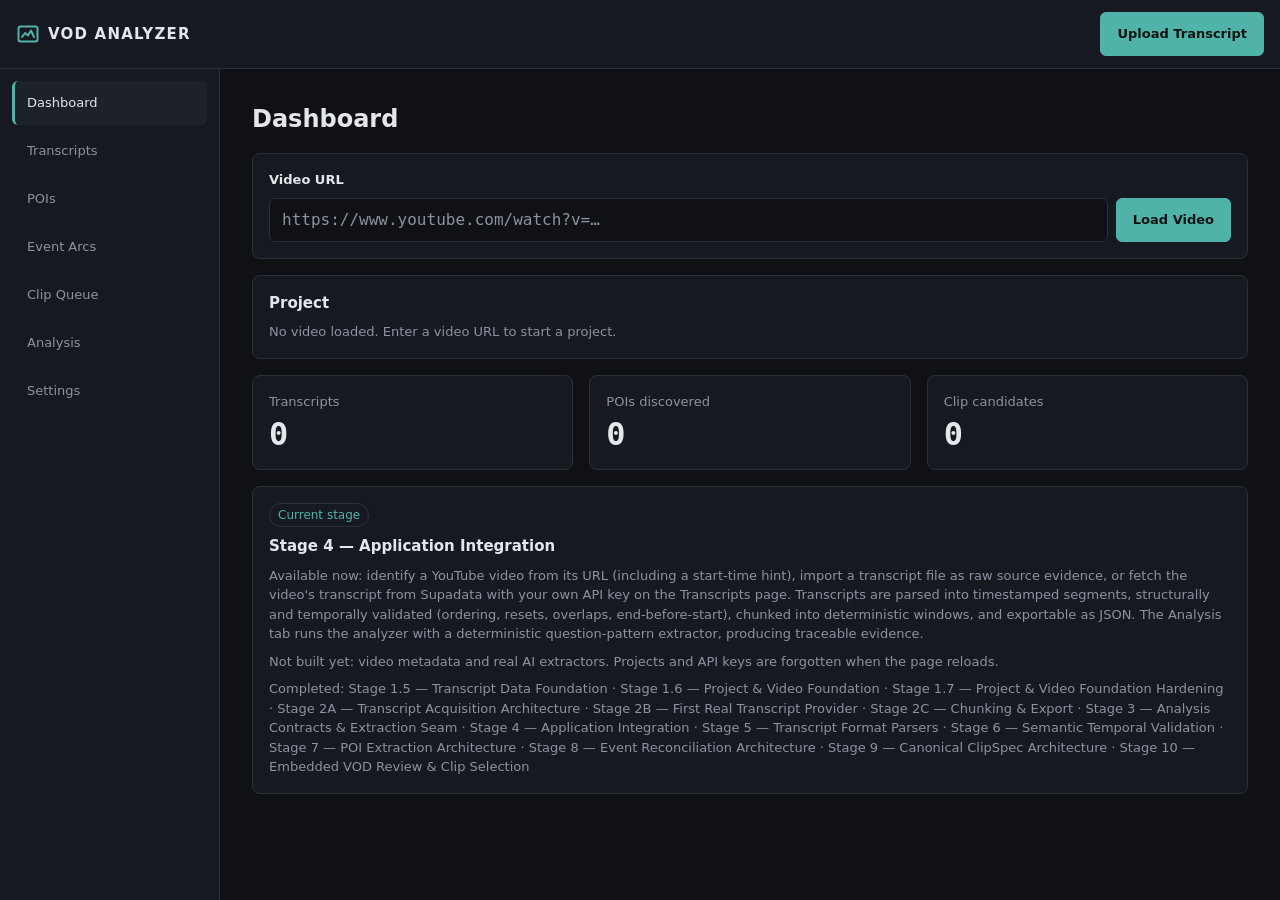
==== index.html @ 144473dd "feat: add embedded VOD review and clip candidate selection (Stage 10)" ====
<!DOCTYPE html>
<html lang="en">
<head>
    <meta charset="utf-8">
    <meta name="viewport" content="width=device-width, initial-scale=1">
    <meta name="color-scheme" content="dark">
    <!-- Security (Stage 2B; Stage 10): the only allowed external
         connections are the transcript provider API and the
         privacy-enhanced YouTube embed used by the Clip Queue
         player. No third-party scripts, styles, or other frames. -->
    <meta http-equiv="Content-Security-Policy"
          content="default-src 'none'; script-src 'self'; style-src 'self'; img-src 'self' data:; connect-src 'self' https://api.supadata.ai; frame-src https://www.youtube-nocookie.com; base-uri 'none'; form-action 'none'">
    <meta name="referrer" content="no-referrer">
    <title>VOD Analyzer</title>

    <!-- Styles: base tokens, page layout, reusable components -->
    <link rel="stylesheet" href="./css/base.css">
    <link rel="stylesheet" href="./css/layout.css">
    <link rel="stylesheet" href="./css/components.css">
</head>
<body>
    <div class="app-shell">

        <!-- Top bar: brand + upload control -->
        <header class="app-header">
            <div class="brand">
                <svg class="brand-mark" viewBox="0 0 24 24" width="24" height="24" fill="none"
                     stroke="currentColor" stroke-width="2" stroke-linecap="round"
                     stroke-linejoin="round" aria-label="VOD Analyzer logo" role="img">
                    <rect x="2.5" y="4.5" width="19" height="15" rx="2"></rect>
                    <path d="M6 15l3-4 3 2.5 3-5 3 6.5"></path>
                </svg>
                <span class="brand-name">VOD ANALYZER</span>
            </div>

            <button id="upload-button" class="button button-primary" type="button">
                Upload Transcript
            </button>

            <!-- Hidden file input, opened by the Upload button (see js/app.js).
                 Its "accept" list is set from js/transcript/formats.js. -->
            <input id="transcript-file-input" class="visually-hidden" type="file"
                   tabindex="-1" aria-hidden="true">
        </header>

        <!-- Sidebar navigation mount point (rendered by js/ui/sidebar.js) -->
        <nav id="sidebar-mount" class="app-sidebar" aria-label="Sections"></nav>

        <!-- Main content area -->
        <main class="app-main">
            <!-- Load check: removed by js/app.js once modules run.
                 If you can read this, css/ or js/ did not load. -->
            <div id="load-check" class="load-check" role="alert">
                <p><strong>App files did not load.</strong></p>
                <p>The css/ and js/ folders must sit next to index.html,
                   and the page must be opened through a local server
                   (http://...), not as a single file (file:// or content://).</p>
            </div>

            <h1 id="page-title" class="page-title">Dashboard</h1>
            <section id="content-mount" class="content" aria-live="polite"></section>
        </main>

    </div>

    <script type="module" src="./js/app.js"></script>
</body>
</html>
---- css/base.css ----
/* ==========================================================
   base.css
   Design tokens (CSS variables), reset, and base typography.
   Change colors/spacing here — other stylesheets only
   reference these variables.
   ========================================================== */

:root {
    /* Surfaces */
    --bg: #0f1115;
    --panel: #161a20;
    --panel-2: #1d222a;
    --border: #2a303a;

    /* Text */
    --text: #e3e6eb;
    --muted: #8b93a1;

    /* Signals */
    --accent: #4fb3a9;
    --accent-strong: #6cc9bf;
    --accent-contrast: #0b1413;
    --danger: #e0665c;

    /* Shape & spacing */
    --radius: 8px;
    --radius-sm: 6px;
    --space-1: 4px;
    --space-2: 8px;
    --space-3: 12px;
    --space-4: 16px;
    --space-5: 24px;
    --space-6: 32px;

    /* Type */
    --font-sans: system-ui, -apple-system, "Segoe UI", Roboto, "Helvetica Neue", Arial, sans-serif;
    --font-mono: ui-monospace, "SFMono-Regular", Menlo, Consolas, "Roboto Mono", monospace;
    --text-sm: 0.8125rem;
    --text-base: 0.9375rem;
    --text-lg: 1.125rem;
    --text-xl: 1.5rem;
    --text-stat: 2rem;

    /* Controls */
    --touch-target: 44px;
    --focus-ring: 0 0 0 2px var(--bg), 0 0 0 4px var(--accent);
    --transition: 150ms ease;
}

*,
*::before,
*::after {
    box-sizing: border-box;
}

html {
    -webkit-text-size-adjust: 100%;
}

body {
    margin: 0;
    min-height: 100vh;
    background: var(--bg);
    color: var(--text);
    font-family: var(--font-sans);
    font-size: var(--text-base);
    line-height: 1.5;
    overflow-x: hidden;
}

h1, h2, h3, p {
    margin: 0;
}

button,
input {
    font: inherit;
    color: inherit;
}

button {
    cursor: pointer;
}

:focus-visible {
    outline: none;
    box-shadow: var(--focus-ring);
}

code,
.mono {
    font-family: var(--font-mono);
    font-size: 0.9em;
}

/* Hide visually but keep available to scripts */
.visually-hidden {
    position: absolute;
    width: 1px;
    height: 1px;
    padding: 0;
    margin: -1px;
    overflow: hidden;
    clip: rect(0 0 0 0);
    white-space: nowrap;
    border: 0;
}
---- css/layout.css ----
/* ==========================================================
   layout.css
   App shell grid: header, sidebar, main area.
   Mobile first: stacked layout. Sidebar moves to the left
   column at 768px and wider.
   ========================================================== */

.app-shell {
    display: grid;
    grid-template-columns: minmax(0, 1fr);
    grid-template-rows: auto auto 1fr;
    grid-template-areas:
        "header"
        "sidebar"
        "main";
    min-height: 100vh;
}

/* ---------- Header ---------- */

.app-header {
    grid-area: header;
    display: flex;
    align-items: center;
    justify-content: space-between;
    gap: var(--space-3);
    padding: var(--space-3) var(--space-4);
    background: var(--panel);
    border-bottom: 1px solid var(--border);
    position: sticky;
    top: 0;
    z-index: 10;
}

.brand {
    display: flex;
    align-items: center;
    gap: var(--space-2);
    min-width: 0;
}

.brand-mark {
    color: var(--accent);
    flex-shrink: 0;
}

.brand-name {
    font-weight: 700;
    letter-spacing: 0.08em;
    font-size: var(--text-base);
    white-space: nowrap;
}

/* ---------- Sidebar (mobile: horizontal scroll strip) ---------- */

.app-sidebar {
    grid-area: sidebar;
    background: var(--panel);
    border-bottom: 1px solid var(--border);
    overflow-x: auto;
    -webkit-overflow-scrolling: touch;
}

/* ---------- Main ---------- */

.app-main {
    grid-area: main;
    padding: var(--space-4);
    min-width: 0;
}

.page-title {
    font-size: var(--text-xl);
    font-weight: 600;
    margin-bottom: var(--space-4);
}

.content {
    display: grid;
    gap: var(--space-4);
    max-width: 1100px;
}

/* ---------- Desktop / tablet ---------- */

@media (min-width: 768px) {
    .app-shell {
        grid-template-columns: 220px minmax(0, 1fr);
        grid-template-rows: auto 1fr;
        grid-template-areas:
            "header header"
            "sidebar main";
    }

    .app-sidebar {
        border-bottom: none;
        border-right: 1px solid var(--border);
        overflow-x: visible;
    }

    .app-main {
        padding: var(--space-6);
    }
}
---- css/components.css ----
/* ==========================================================
   components.css
   Reusable UI pieces: buttons, nav items, cards, stats.
   ========================================================== */

/* ---------- Buttons ---------- */

.button {
    display: inline-flex;
    align-items: center;
    justify-content: center;
    min-height: var(--touch-target);
    padding: 0 var(--space-4);
    border: 1px solid var(--border);
    border-radius: var(--radius-sm);
    background: var(--panel-2);
    font-weight: 600;
    font-size: var(--text-sm);
    white-space: nowrap;
    transition: background var(--transition), border-color var(--transition);
}

.button:hover {
    border-color: var(--muted);
}

.button-primary {
    background: var(--accent);
    border-color: var(--accent);
    color: var(--accent-contrast);
}

.button-primary:hover {
    background: var(--accent-strong);
    border-color: var(--accent-strong);
}

.button-danger {
    border-color: var(--danger);
    color: var(--danger);
}

.button-danger:hover {
    background: var(--danger);
    color: var(--bg);
}

.button:disabled,
.text-input:disabled {
    opacity: 0.5;
    cursor: not-allowed;
}

/* ---------- Navigation ---------- */

.nav-list {
    display: flex;
    gap: var(--space-1);
    list-style: none;
    margin: 0;
    padding: var(--space-2);
}

.nav-link {
    display: flex;
    align-items: center;
    min-height: var(--touch-target);
    padding: 0 var(--space-3);
    border-radius: var(--radius-sm);
    color: var(--muted);
    text-decoration: none;
    font-size: var(--text-sm);
    font-weight: 500;
    white-space: nowrap;
    border-left: 3px solid transparent;
    transition: background var(--transition), color var(--transition);
}

.nav-link:hover {
    background: var(--panel-2);
    color: var(--text);
}

.nav-link.is-active {
    background: var(--panel-2);
    color: var(--text);
    border-left-color: var(--accent);
}

@media (min-width: 768px) {
    .nav-list {
        flex-direction: column;
        padding: var(--space-3);
    }
}

/* ---------- Cards ---------- */

.card {
    background: var(--panel);
    border: 1px solid var(--border);
    border-radius: var(--radius);
    padding: var(--space-4);
    min-width: 0;
}

.card-title {
    font-size: var(--text-base);
    font-weight: 600;
    margin-bottom: var(--space-2);
}

.card-body {
    color: var(--muted);
    font-size: var(--text-sm);
}

.detail-list + .card-body,
.card-body + .card-body {
    margin-top: var(--space-2);
}

/* ---------- Form fields (video URL) ---------- */

.field-label {
    display: block;
    font-weight: 600;
    font-size: var(--text-sm);
    margin-bottom: var(--space-2);
}

.field-row {
    display: flex;
    flex-wrap: wrap;
    gap: var(--space-2);
}

.text-input {
    flex: 1 1 220px;
    min-width: 0;
    min-height: var(--touch-target);
    padding: 0 var(--space-3);
    background: var(--bg);
    border: 1px solid var(--border);
    border-radius: var(--radius-sm);
    font-family: var(--font-mono);
    font-size: 1rem; /* 16px+ prevents mobile zoom-on-focus */
}

.text-input::placeholder {
    color: var(--muted);
}

.text-input:focus-visible {
    border-color: var(--accent);
}

.field-row .button {
    flex: 0 0 auto;
}

.field-message {
    margin-top: var(--space-2);
    font-size: var(--text-sm);
    color: var(--muted);
}

.field-message:empty {
    display: none;
}

.field-message.is-error {
    color: var(--danger);
}

/* Inline replace-project confirmation */
.confirm-panel {
    margin-top: var(--space-3);
    padding: var(--space-3);
    border: 1px solid var(--danger);
    border-radius: var(--radius-sm);
}

.confirm-panel .field-row {
    margin-top: var(--space-3);
}

.confirm-panel .button {
    flex: 1 1 140px;
}

/* ---------- Transcript acquisition panel (Stage 2A) ---------- */

.field-group {
    margin-top: var(--space-4);
}

.select-input {
    display: block;
    width: 100%;
    min-width: 0;
    min-height: var(--touch-target);
    padding: 0 var(--space-3);
    background: var(--bg);
    color: inherit;
    border: 1px solid var(--border);
    border-radius: var(--radius-sm);
    font: inherit;
    font-size: 1rem; /* 16px+ prevents mobile zoom-on-focus */
}

.select-input:focus-visible {
    border-color: var(--accent);
}

.select-input:disabled {
    opacity: 0.6;
    cursor: not-allowed;
}

.field-hint {
    margin-top: var(--space-2);
    font-size: var(--text-sm);
    color: var(--muted);
    overflow-wrap: anywhere;
}

.acquire-button {
    width: 100%;
    margin-top: var(--space-4);
}

.acquire-progress {
    margin-top: var(--space-3);
    font-weight: 600;
}

.acquire-alert,
.acquire-success {
    margin-top: var(--space-4);
    padding: var(--space-3);
    border: 1px solid var(--border);
    border-radius: var(--radius-sm);
    overflow-wrap: anywhere;
}

.acquire-alert {
    border-color: var(--danger);
}

.acquire-heading {
    margin-top: var(--space-2);
    font-weight: 600;
}

.acquire-actions {
    margin-top: var(--space-3);
}

.acquire-actions .button {
    flex: 1 1 100%;
}

@media (min-width: 720px) {
    .acquire-button,
    .acquire-actions .button {
        width: auto;
        flex: 0 0 auto;
    }
}

/* ---------- Stats ---------- */

.stat-grid {
    display: grid;
    grid-template-columns: repeat(auto-fit, minmax(160px, 1fr));
    gap: var(--space-4);
}

.stat-label {
    color: var(--muted);
    font-size: var(--text-sm);
}

.stat-value {
    font-family: var(--font-mono);
    font-size: var(--text-stat);
    font-weight: 600;
    font-variant-numeric: tabular-nums;
    line-height: 1.2;
    margin-top: var(--space-1);
}

/* ---------- Key/value details ---------- */

.detail-list {
    display: grid;
    grid-template-columns: auto minmax(0, 1fr);
    gap: var(--space-2) var(--space-4);
    margin: 0;
    font-size: var(--text-sm);
}

.detail-list dt {
    color: var(--muted);
}

.detail-list dd {
    margin: 0;
    font-family: var(--font-mono);
    overflow-wrap: anywhere;
}

/* ---------- Raw transcript preview ---------- */

.raw-preview {
    margin: var(--space-3) 0 0;
    padding: var(--space-3);
    max-height: 360px;
    overflow: auto;
    background: var(--bg);
    border: 1px solid var(--border);
    border-radius: var(--radius-sm);
    font-family: var(--font-mono);
    font-size: var(--text-sm);
    line-height: 1.5;
    white-space: pre-wrap;
    overflow-wrap: anywhere;
}

/* ---------- Status tag ---------- */

.tag {
    display: inline-block;
    padding: 2px var(--space-2);
    border: 1px solid var(--border);
    border-radius: 999px;
    font-size: 0.75rem;
    color: var(--accent);
    margin-bottom: var(--space-2);
}

.tag-danger {
    color: var(--danger);
}

.tag-muted {
    color: var(--muted);
}

/* ---------- Provider credential (Stage 2B) ---------- */

.credential-field .text-input {
    flex: 1 1 12rem;
    min-width: 0;
}

.credential-status {
    font-size: var(--text-sm);
    color: var(--text);
    margin: 0 0 var(--space-2);
}

.field-error {
    color: var(--danger);
}

.acquire-notice {
    margin-top: var(--space-2);
}

/* ---------- Parsed segment preview (Stage 2B) ---------- */

.segment-list {
    list-style: none;
    margin: 0;
    padding: 0;
    display: grid;
    gap: var(--space-2);
}

.segment-item {
    display: grid;
    grid-template-columns: 5.5rem 1fr;
    gap: var(--space-2);
    font-size: var(--text-sm);
    overflow-wrap: anywhere;
}

.segment-time {
    font-variant-numeric: tabular-nums;
    color: var(--muted);
}

/* ---------- Load check (visible only if app.js fails) ---------- */

.load-check {
    border: 1px solid var(--danger);
    border-radius: var(--radius);
    padding: var(--space-4);
    margin-bottom: var(--space-4);
    color: var(--text);
    font-size: var(--text-sm);
}

/* ---------- Stage 10: embedded VOD player + clip review ---------- */

.player-mount {
    width: 100%;
}

.player-frame {
    width: 100%;
    aspect-ratio: 16 / 9;
    border: 0;
    display: block;
    border-radius: var(--radius-sm);
    background: #000;
}

.card.is-current {
    outline: 2px solid var(--accent);
}

.candidate-controls {
    display: flex;
    flex-wrap: wrap;
    gap: var(--space-2);
    margin-top: var(--space-3);
}
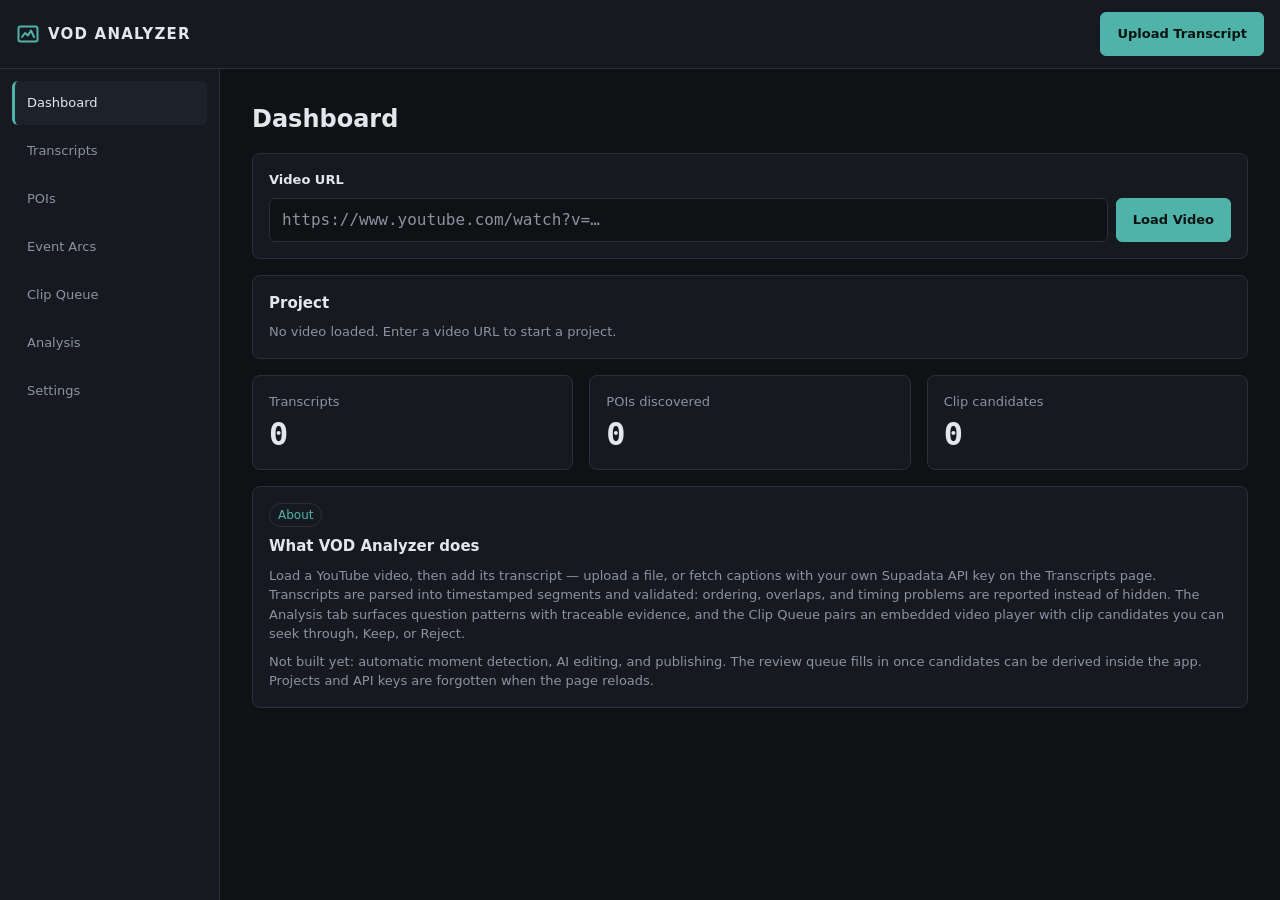
==== commit e877139f: "refine: user-facing dashboard copy and mobile navigation UX - Dashboard 'Clip candidates' stat now r" ====
--- a/index.html
+++ b/index.html
@@ -21,30 +21,34 @@
 <body>
     <div class="app-shell">
 
-        <!-- Top bar: brand + upload control -->
-        <header class="app-header">
-            <div class="brand">
-                <svg class="brand-mark" viewBox="0 0 24 24" width="24" height="24" fill="none"
-                     stroke="currentColor" stroke-width="2" stroke-linecap="round"
-                     stroke-linejoin="round" aria-label="VOD Analyzer logo" role="img">
-                    <rect x="2.5" y="4.5" width="19" height="15" rx="2"></rect>
-                    <path d="M6 15l3-4 3 2.5 3-5 3 6.5"></path>
-                </svg>
-                <span class="brand-name">VOD ANALYZER</span>
-            </div>
+        <!-- Sticky top cluster on mobile (header + nav strip); the
+             wrapper dissolves on desktop via display: contents. -->
+        <div class="app-top">
+            <!-- Top bar: brand + upload control -->
+            <header class="app-header">
+                <div class="brand">
+                    <svg class="brand-mark" viewBox="0 0 24 24" width="24" height="24" fill="none"
+                         stroke="currentColor" stroke-width="2" stroke-linecap="round"
+                         stroke-linejoin="round" aria-label="VOD Analyzer logo" role="img">
+                        <rect x="2.5" y="4.5" width="19" height="15" rx="2"></rect>
+                        <path d="M6 15l3-4 3 2.5 3-5 3 6.5"></path>
+                    </svg>
+                    <span class="brand-name">VOD ANALYZER</span>
+                </div>
 
-            <button id="upload-button" class="button button-primary" type="button">
-                Upload Transcript
-            </button>
+                <button id="upload-button" class="button button-primary" type="button">
+                    Upload Transcript
+                </button>
 
-            <!-- Hidden file input, opened by the Upload button (see js/app.js).
-                 Its "accept" list is set from js/transcript/formats.js. -->
-            <input id="transcript-file-input" class="visually-hidden" type="file"
-                   tabindex="-1" aria-hidden="true">
-        </header>
+                <!-- Hidden file input, opened by the Upload button (see js/app.js).
+                     Its "accept" list is set from js/transcript/formats.js. -->
+                <input id="transcript-file-input" class="visually-hidden" type="file"
+                       tabindex="-1" aria-hidden="true">
+            </header>
 
-        <!-- Sidebar navigation mount point (rendered by js/ui/sidebar.js) -->
-        <nav id="sidebar-mount" class="app-sidebar" aria-label="Sections"></nav>
+            <!-- Sidebar navigation mount point (rendered by js/ui/sidebar.js) -->
+            <nav id="sidebar-mount" class="app-sidebar" aria-label="Sections"></nav>
+        </div>
 
         <!-- Main content area -->
         <main class="app-main">
--- a/css/layout.css
+++ b/css/layout.css
@@ -8,12 +8,22 @@
 .app-shell {
     display: grid;
     grid-template-columns: minmax(0, 1fr);
-    grid-template-rows: auto auto 1fr;
+    grid-template-rows: auto 1fr;
     grid-template-areas:
-        "header"
-        "sidebar"
+        "top"
         "main";
     min-height: 100vh;
+}
+
+/* Sticky top cluster on mobile: header + nav strip stay visible
+   while the page scrolls. Dissolves on desktop (display: contents)
+   so header/sidebar join the desktop grid directly. */
+.app-top {
+    grid-area: top;
+    position: sticky;
+    top: 0;
+    z-index: 10;
+    background: var(--panel);
 }
 
 /* ---------- Header ---------- */
@@ -59,6 +69,9 @@
     border-bottom: 1px solid var(--border);
     overflow-x: auto;
     -webkit-overflow-scrolling: touch;
+    /* Fade the strip's trailing edge so the sideways scroll is discoverable. */
+    -webkit-mask-image: linear-gradient(to right, #000 88%, transparent 100%);
+    mask-image: linear-gradient(to right, #000 88%, transparent 100%);
 }
 
 /* ---------- Main ---------- */
@@ -92,10 +105,18 @@
             "sidebar main";
     }
 
+    /* The mobile sticky wrapper dissolves: header and sidebar join
+       the desktop grid as direct children. */
+    .app-top {
+        display: contents;
+    }
+
     .app-sidebar {
         border-bottom: none;
         border-right: 1px solid var(--border);
         overflow-x: visible;
+        -webkit-mask-image: none;
+        mask-image: none;
     }
 
     .app-main {
--- a/css/components.css
+++ b/css/components.css
@@ -72,7 +72,8 @@
     font-size: var(--text-sm);
     font-weight: 500;
     white-space: nowrap;
-    border-left: 3px solid transparent;
+    /* Mobile strip: the active marker sits on the bottom edge. */
+    border-bottom: 3px solid transparent;
     transition: background var(--transition), color var(--transition);
 }
 
@@ -84,13 +85,24 @@
 .nav-link.is-active {
     background: var(--panel-2);
     color: var(--text);
-    border-left-color: var(--accent);
+    border-bottom-color: var(--accent);
 }
 
 @media (min-width: 768px) {
     .nav-list {
         flex-direction: column;
         padding: var(--space-3);
+    }
+
+    .nav-link {
+        border-bottom: none;
+        border-left: 3px solid transparent;
+    }
+
+    /* Desktop sidebar: the active marker sits on the left edge. */
+    .nav-link.is-active {
+        border-bottom-color: transparent;
+        border-left-color: var(--accent);
     }
 }
 
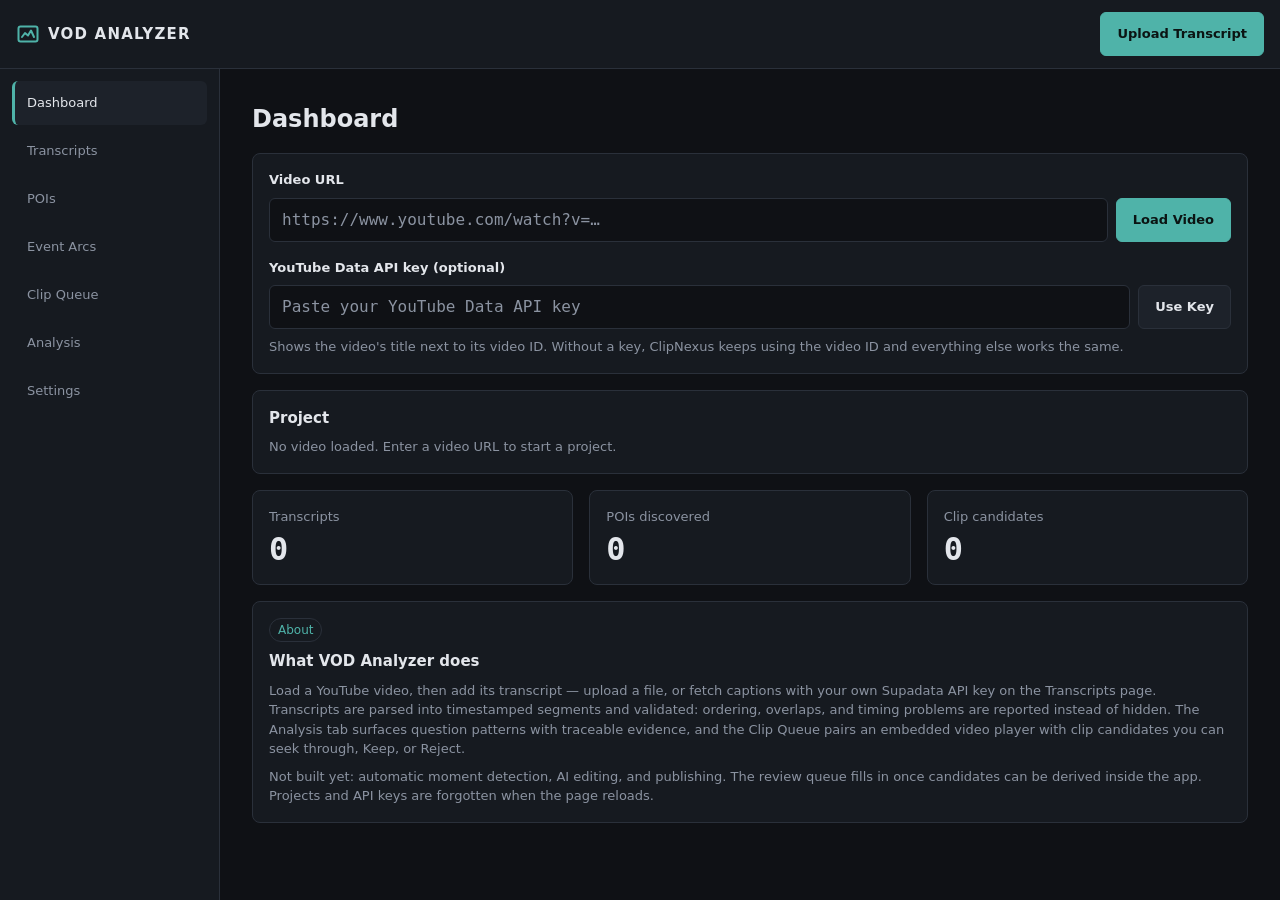
==== commit 74dafcb1: "feat: fetch video titles via the YouTube Data API Adds an optional user-supplied YouTube Data API ke" ====
--- a/index.html
+++ b/index.html
@@ -9,7 +9,7 @@
          privacy-enhanced YouTube embed used by the Clip Queue
          player. No third-party scripts, styles, or other frames. -->
     <meta http-equiv="Content-Security-Policy"
-          content="default-src 'none'; script-src 'self'; style-src 'self'; img-src 'self' data:; connect-src 'self' https://api.supadata.ai; frame-src https://www.youtube-nocookie.com; base-uri 'none'; form-action 'none'">
+          content="default-src 'none'; script-src 'self'; style-src 'self'; img-src 'self' data:; connect-src 'self' https://api.supadata.ai https://www.googleapis.com; frame-src https://www.youtube-nocookie.com; base-uri 'none'; form-action 'none'">
     <meta name="referrer" content="no-referrer">
     <title>VOD Analyzer</title>
 
--- a/css/components.css
+++ b/css/components.css
@@ -434,9 +434,32 @@
     outline: 2px solid var(--accent);
 }
 
+/* Candidate card header: decision tag + duration badge in one row. */
+.candidate-header {
+    display: flex;
+    align-items: center;
+    gap: var(--space-2);
+    margin-bottom: var(--space-2);
+}
+
+.candidate-header .tag {
+    margin-bottom: 0;
+}
+
+/* Candidate card footer: seek action left, decision buttons right,
+   separated from the details by a hairline (V9 visual language). */
 .candidate-controls {
     display: flex;
     flex-wrap: wrap;
     gap: var(--space-2);
-    margin-top: var(--space-3);
-}
+    margin-top: var(--space-4);
+    padding-top: var(--space-3);
+    border-top: 1px solid var(--border);
+}
+
+.candidate-decisions {
+    display: flex;
+    flex-wrap: wrap;
+    gap: var(--space-2);
+    margin-left: auto;
+}
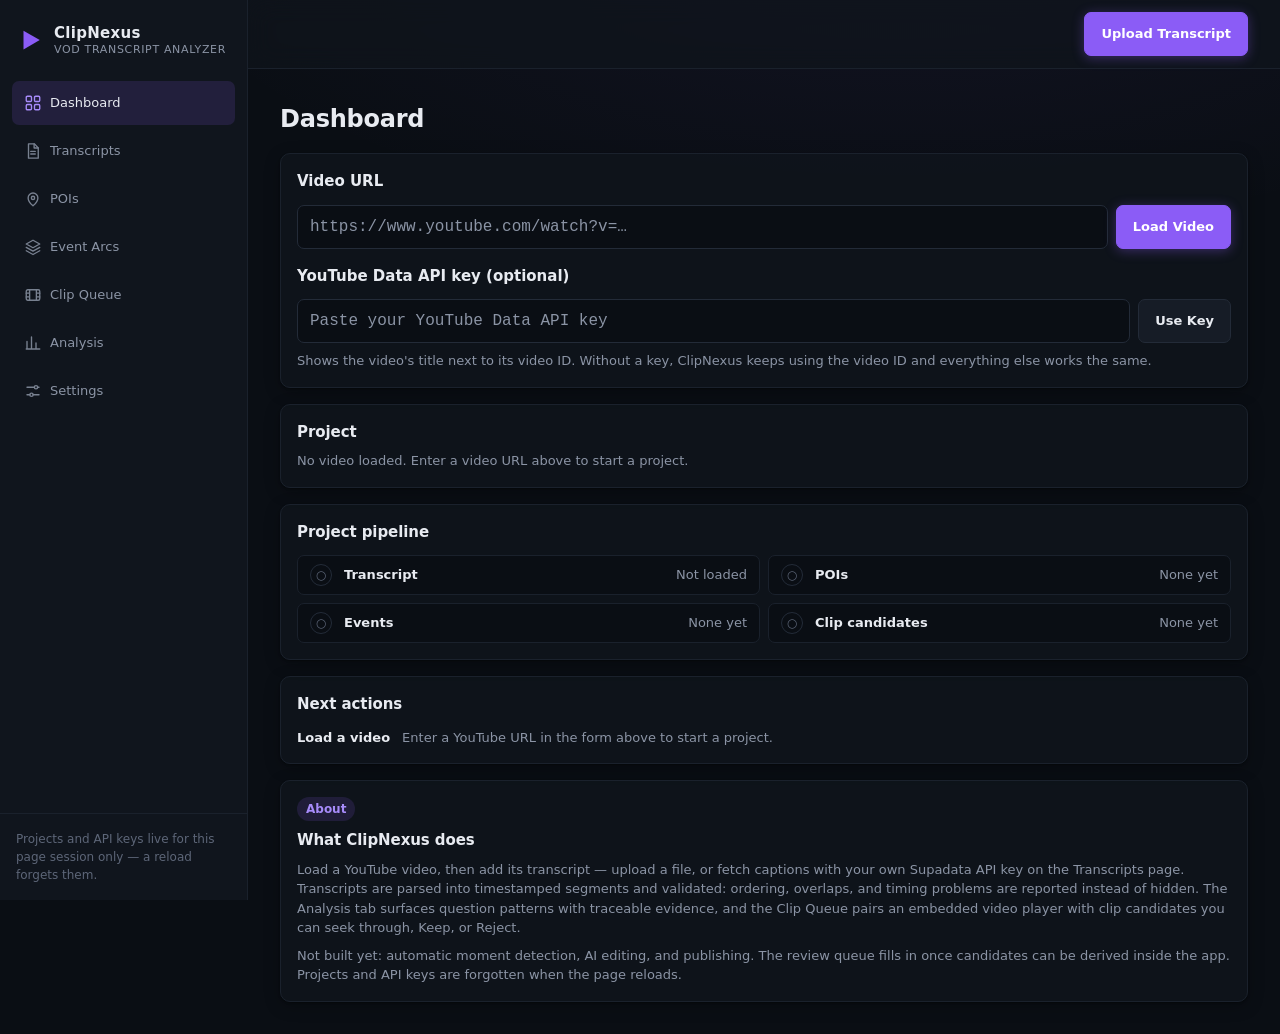
==== commit defeac39: "refine: ClipNexus dashboard visual language across the app shell Match the established dashboard con" ====
--- a/index.html
+++ b/index.html
@@ -11,7 +11,7 @@
     <meta http-equiv="Content-Security-Policy"
           content="default-src 'none'; script-src 'self'; style-src 'self'; img-src 'self' data:; connect-src 'self' https://api.supadata.ai https://www.googleapis.com; frame-src https://www.youtube-nocookie.com; base-uri 'none'; form-action 'none'">
     <meta name="referrer" content="no-referrer">
-    <title>VOD Analyzer</title>
+    <title>ClipNexus</title>
 
     <!-- Styles: base tokens, page layout, reusable components -->
     <link rel="stylesheet" href="./css/base.css">
@@ -24,16 +24,14 @@
         <!-- Sticky top cluster on mobile (header + nav strip); the
              wrapper dissolves on desktop via display: contents. -->
         <div class="app-top">
-            <!-- Top bar: brand + upload control -->
+            <!-- Top bar: brand (mobile) + upload control -->
             <header class="app-header">
-                <div class="brand">
-                    <svg class="brand-mark" viewBox="0 0 24 24" width="24" height="24" fill="none"
-                         stroke="currentColor" stroke-width="2" stroke-linecap="round"
-                         stroke-linejoin="round" aria-label="VOD Analyzer logo" role="img">
-                        <rect x="2.5" y="4.5" width="19" height="15" rx="2"></rect>
-                        <path d="M6 15l3-4 3 2.5 3-5 3 6.5"></path>
+                <div class="brand brand-in-header">
+                    <svg class="brand-mark" viewBox="0 0 24 24" width="26" height="26"
+                         aria-label="ClipNexus logo" role="img">
+                        <path d="M6 4.5v15l13-7.5z" fill="currentColor"></path>
                     </svg>
-                    <span class="brand-name">VOD ANALYZER</span>
+                    <span class="brand-name">ClipNexus</span>
                 </div>
 
                 <button id="upload-button" class="button button-primary" type="button">
--- a/css/base.css
+++ b/css/base.css
@@ -6,25 +6,33 @@
    ========================================================== */
 
 :root {
-    /* Surfaces */
-    --bg: #0f1115;
-    --panel: #161a20;
-    --panel-2: #1d222a;
-    --border: #2a303a;
+    /* Surfaces — deep slate/navy foundation */
+    --bg: #0a0e14;
+    --panel: #10151d;
+    --panel-2: #161c26;
+    --panel-translucent: rgba(16, 21, 29, 0.72);
+    --border: #232b38;
+    --border-subtle: #1a212c;
 
     /* Text */
-    --text: #e3e6eb;
-    --muted: #8b93a1;
+    --text: #e8ebf1;
+    --muted: #8b94a5;
+    --faint: #5d6678;
 
-    /* Signals */
-    --accent: #4fb3a9;
-    --accent-strong: #6cc9bf;
-    --accent-contrast: #0b1413;
-    --danger: #e0665c;
+    /* Signals — purple primary accent */
+    --accent: #8b5cf6;
+    --accent-strong: #a78bfa;
+    --accent-soft: rgba(139, 92, 246, 0.14);
+    --accent-contrast: #ffffff;
+    --success: #34d399;
+    --success-soft: rgba(52, 211, 153, 0.12);
+    --danger: #f87171;
+    --danger-soft: rgba(248, 113, 113, 0.12);
 
     /* Shape & spacing */
-    --radius: 8px;
-    --radius-sm: 6px;
+    --radius: 10px;
+    --radius-sm: 7px;
+    --radius-pill: 999px;
     --space-1: 4px;
     --space-2: 8px;
     --space-3: 12px;
@@ -45,6 +53,7 @@
     --touch-target: 44px;
     --focus-ring: 0 0 0 2px var(--bg), 0 0 0 4px var(--accent);
     --transition: 150ms ease;
+    --elevation-1: 0 1px 2px rgba(0, 0, 0, 0.35), 0 4px 16px rgba(0, 0, 0, 0.25);
 }
 
 *,
@@ -61,6 +70,9 @@
     margin: 0;
     min-height: 100vh;
     background: var(--bg);
+    /* Faint ambient glow behind the app — decorative only. */
+    background-image: radial-gradient(1100px 480px at 70% -10%, rgba(139, 92, 246, 0.07), transparent 70%);
+    background-attachment: fixed;
     color: var(--text);
     font-family: var(--font-sans);
     font-size: var(--text-base);
--- a/css/layout.css
+++ b/css/layout.css
@@ -1,8 +1,10 @@
 /* ==========================================================
    layout.css
-   App shell grid: header, sidebar, main area.
-   Mobile first: stacked layout. Sidebar moves to the left
-   column at 768px and wider.
+   App shell grid: sidebar, header, main area.
+   Mobile first: stacked layout (header + horizontal nav
+   strip in a sticky top cluster). At 768px and wider the
+   sidebar becomes a full-height left column and the header
+   becomes a slim top bar — the dashboard concept layout.
    ========================================================== */
 
 .app-shell {
@@ -23,10 +25,12 @@
     position: sticky;
     top: 0;
     z-index: 10;
-    background: var(--panel);
-}
-
-/* ---------- Header ---------- */
+    background: var(--panel-translucent);
+    backdrop-filter: blur(12px);
+    -webkit-backdrop-filter: blur(12px);
+}
+
+/* ---------- Header (top bar) ---------- */
 
 .app-header {
     grid-area: header;
@@ -35,11 +39,14 @@
     justify-content: space-between;
     gap: var(--space-3);
     padding: var(--space-3) var(--space-4);
-    background: var(--panel);
-    border-bottom: 1px solid var(--border);
-    position: sticky;
-    top: 0;
-    z-index: 10;
+    background: transparent;
+    border-bottom: 1px solid var(--border-subtle);
+}
+
+/* Compact brand shown in the header on mobile only; the
+   sidebar carries the full brand on desktop. */
+.brand-in-header {
+    display: flex;
 }
 
 .brand {
@@ -47,6 +54,8 @@
     align-items: center;
     gap: var(--space-2);
     min-width: 0;
+    text-decoration: none;
+    color: inherit;
 }
 
 .brand-mark {
@@ -56,17 +65,33 @@
 
 .brand-name {
     font-weight: 700;
-    letter-spacing: 0.08em;
+    letter-spacing: 0.02em;
     font-size: var(--text-base);
     white-space: nowrap;
 }
 
-/* ---------- Sidebar (mobile: horizontal scroll strip) ---------- */
+.brand-sub {
+    display: block;
+    font-size: 0.6875rem;
+    font-weight: 500;
+    letter-spacing: 0.06em;
+    color: var(--muted);
+    text-transform: uppercase;
+}
+
+.brand-text {
+    display: flex;
+    flex-direction: column;
+    line-height: 1.25;
+    min-width: 0;
+}
+
+/* ---------- Sidebar ---------- */
 
 .app-sidebar {
     grid-area: sidebar;
     background: var(--panel);
-    border-bottom: 1px solid var(--border);
+    border-bottom: 1px solid var(--border-subtle);
     overflow-x: auto;
     -webkit-overflow-scrolling: touch;
     /* Fade the strip's trailing edge so the sideways scroll is discoverable. */
@@ -74,6 +99,12 @@
     mask-image: linear-gradient(to right, #000 88%, transparent 100%);
 }
 
+/* Full brand + footer live in the sidebar on desktop only. */
+.brand-in-sidebar,
+.sidebar-footer {
+    display: none;
+}
+
 /* ---------- Main ---------- */
 
 .app-main {
@@ -84,7 +115,8 @@
 
 .page-title {
     font-size: var(--text-xl);
-    font-weight: 600;
+    font-weight: 650;
+    letter-spacing: -0.01em;
     margin-bottom: var(--space-4);
 }
 
@@ -92,16 +124,17 @@
     display: grid;
     gap: var(--space-4);
     max-width: 1100px;
+    align-content: start;
 }
 
 /* ---------- Desktop / tablet ---------- */
 
 @media (min-width: 768px) {
     .app-shell {
-        grid-template-columns: 220px minmax(0, 1fr);
+        grid-template-columns: 248px minmax(0, 1fr);
         grid-template-rows: auto 1fr;
         grid-template-areas:
-            "header header"
+            "sidebar header"
             "sidebar main";
     }
 
@@ -111,15 +144,59 @@
         display: contents;
     }
 
+    .app-header {
+        background: var(--panel-translucent);
+        backdrop-filter: blur(12px);
+        -webkit-backdrop-filter: blur(12px);
+        position: sticky;
+        top: 0;
+        z-index: 10;
+        padding: var(--space-3) var(--space-6);
+        /* The mobile brand is hidden on desktop, leaving the
+           upload control alone — anchor it to the right edge. */
+        justify-content: flex-end;
+    }
+
+    .brand-in-header {
+        display: none;
+    }
+
     .app-sidebar {
+        grid-row: 1 / 3;
         border-bottom: none;
-        border-right: 1px solid var(--border);
+        border-right: 1px solid var(--border-subtle);
         overflow-x: visible;
         -webkit-mask-image: none;
         mask-image: none;
+        /* Full-height column: brand, nav, footer. */
+        display: flex;
+        flex-direction: column;
+        position: sticky;
+        top: 0;
+        height: 100vh;
+        overflow-y: auto;
+    }
+
+    .brand-in-sidebar {
+        display: flex;
+        padding: var(--space-5) var(--space-4) var(--space-4);
+    }
+
+    .sidebar-footer {
+        display: block;
+        margin-top: auto;
+        padding: var(--space-4);
+        border-top: 1px solid var(--border-subtle);
+        font-size: 0.75rem;
+        color: var(--faint);
+        line-height: 1.5;
     }
 
     .app-main {
         padding: var(--space-6);
     }
-}
+
+    .content {
+        max-width: 1200px;
+    }
+}
--- a/css/components.css
+++ b/css/components.css
@@ -17,7 +17,7 @@
     font-weight: 600;
     font-size: var(--text-sm);
     white-space: nowrap;
-    transition: background var(--transition), border-color var(--transition);
+    transition: background var(--transition), border-color var(--transition), box-shadow var(--transition);
 }
 
 .button:hover {
@@ -28,6 +28,7 @@
     background: var(--accent);
     border-color: var(--accent);
     color: var(--accent-contrast);
+    box-shadow: 0 2px 12px rgba(139, 92, 246, 0.35);
 }
 
 .button-primary:hover {
@@ -64,6 +65,7 @@
 .nav-link {
     display: flex;
     align-items: center;
+    gap: var(--space-2);
     min-height: var(--touch-target);
     padding: 0 var(--space-3);
     border-radius: var(--radius-sm);
@@ -77,6 +79,11 @@
     transition: background var(--transition), color var(--transition);
 }
 
+.nav-icon {
+    flex-shrink: 0;
+    opacity: 0.85;
+}
+
 .nav-link:hover {
     background: var(--panel-2);
     color: var(--text);
@@ -91,35 +98,51 @@
 @media (min-width: 768px) {
     .nav-list {
         flex-direction: column;
-        padding: var(--space-3);
+        gap: var(--space-1);
+        padding: var(--space-2) var(--space-3);
     }
 
     .nav-link {
         border-bottom: none;
-        border-left: 3px solid transparent;
+        padding: var(--space-2) var(--space-3);
     }
 
-    /* Desktop sidebar: the active marker sits on the left edge. */
+    /* Desktop sidebar: the active item is a soft purple pill. */
     .nav-link.is-active {
         border-bottom-color: transparent;
-        border-left-color: var(--accent);
+        background: var(--accent-soft);
+        color: var(--text);
     }
+
+    .nav-link.is-active .nav-icon {
+        color: var(--accent-strong);
+        opacity: 1;
+    }
 }
 
 /* ---------- Cards ---------- */
 
 .card {
-    background: var(--panel);
-    border: 1px solid var(--border);
+    background: var(--panel-translucent);
+    border: 1px solid var(--border-subtle);
     border-radius: var(--radius);
     padding: var(--space-4);
     min-width: 0;
+    box-shadow: var(--elevation-1);
 }
 
 .card-title {
     font-size: var(--text-base);
-    font-weight: 600;
+    font-weight: 650;
+    letter-spacing: -0.005em;
     margin-bottom: var(--space-2);
+}
+
+.card-subtitle {
+    font-size: var(--text-sm);
+    font-weight: 600;
+    color: var(--muted);
+    margin: var(--space-3) 0 var(--space-2);
 }
 
 .card-body {
@@ -130,6 +153,16 @@
 .detail-list + .card-body,
 .card-body + .card-body {
     margin-top: var(--space-2);
+}
+
+/* Section eyebrow: small caps label above a card group heading. */
+.section-eyebrow {
+    font-size: 0.6875rem;
+    font-weight: 700;
+    letter-spacing: 0.08em;
+    text-transform: uppercase;
+    color: var(--faint);
+    margin-bottom: var(--space-1);
 }
 
 /* ---------- Form fields (video URL) ---------- */
@@ -343,21 +376,32 @@
 /* ---------- Status tag ---------- */
 
 .tag {
-    display: inline-block;
+    display: inline-flex;
+    align-items: center;
+    gap: 4px;
     padding: 2px var(--space-2);
-    border: 1px solid var(--border);
-    border-radius: 999px;
+    border: 1px solid transparent;
+    border-radius: var(--radius-pill);
     font-size: 0.75rem;
-    color: var(--accent);
+    font-weight: 600;
+    color: var(--accent-strong);
+    background: var(--accent-soft);
     margin-bottom: var(--space-2);
 }
 
 .tag-danger {
     color: var(--danger);
+    background: var(--danger-soft);
 }
 
 .tag-muted {
     color: var(--muted);
+    background: rgba(139, 148, 165, 0.12);
+}
+
+.tag-success {
+    color: var(--success);
+    background: var(--success-soft);
 }
 
 /* ---------- Provider credential (Stage 2B) ---------- */
@@ -385,23 +429,36 @@
 
 .segment-list {
     list-style: none;
-    margin: 0;
+    margin: var(--space-3) 0 0;
     padding: 0;
     display: grid;
-    gap: var(--space-2);
 }
 
 .segment-item {
     display: grid;
-    grid-template-columns: 5.5rem 1fr;
-    gap: var(--space-2);
+    grid-template-columns: 5.5rem minmax(0, 1fr);
+    gap: var(--space-3);
+    padding: var(--space-2) 0;
     font-size: var(--text-sm);
     overflow-wrap: anywhere;
+    border-bottom: 1px solid var(--border-subtle);
+}
+
+.segment-item:last-child {
+    border-bottom: none;
 }
 
 .segment-time {
+    font-family: var(--font-mono);
     font-variant-numeric: tabular-nums;
-    color: var(--muted);
+    color: var(--accent-strong);
+    font-size: 0.8125rem;
+    padding-top: 2px;
+}
+
+.segment-text {
+    color: var(--text);
+    line-height: 1.6;
 }
 
 /* ---------- Load check (visible only if app.js fails) ---------- */
@@ -463,3 +520,229 @@
     gap: var(--space-2);
     margin-left: auto;
 }
+
+/* ---------- Dashboard: video hero ---------- */
+
+.video-hero {
+    display: grid;
+    gap: var(--space-3);
+}
+
+.video-hero-top {
+    display: flex;
+    align-items: flex-start;
+    gap: var(--space-3);
+}
+
+.video-hero-icon {
+    display: flex;
+    align-items: center;
+    justify-content: center;
+    width: 44px;
+    height: 44px;
+    flex-shrink: 0;
+    border-radius: var(--radius-sm);
+    background: var(--accent-soft);
+    color: var(--accent-strong);
+}
+
+.video-hero-title {
+    font-size: var(--text-lg);
+    font-weight: 650;
+    letter-spacing: -0.01em;
+    overflow-wrap: anywhere;
+}
+
+.video-hero-meta {
+    color: var(--muted);
+    font-size: var(--text-sm);
+    margin-top: var(--space-1);
+    overflow-wrap: anywhere;
+}
+
+.video-hero-tags {
+    display: flex;
+    flex-wrap: wrap;
+    gap: var(--space-2);
+}
+
+.video-hero-tags .tag {
+    margin-bottom: 0;
+}
+
+/* ---------- Dashboard: pipeline strip ---------- */
+
+.pipeline-list {
+    list-style: none;
+    margin: var(--space-3) 0 0;
+    padding: 0;
+    display: grid;
+    gap: var(--space-2);
+}
+
+.pipeline-item {
+    display: flex;
+    align-items: center;
+    gap: var(--space-3);
+    padding: var(--space-2) var(--space-3);
+    border: 1px solid var(--border-subtle);
+    border-radius: var(--radius-sm);
+    background: var(--bg);
+    font-size: var(--text-sm);
+}
+
+.pipeline-dot {
+    display: inline-flex;
+    align-items: center;
+    justify-content: center;
+    width: 22px;
+    height: 22px;
+    flex-shrink: 0;
+    border-radius: 50%;
+    font-size: 0.75rem;
+    font-weight: 700;
+}
+
+.pipeline-dot.is-done {
+    background: var(--success-soft);
+    color: var(--success);
+}
+
+.pipeline-dot.is-empty {
+    border: 1px solid var(--border);
+    color: var(--faint);
+}
+
+.pipeline-label {
+    font-weight: 600;
+}
+
+.pipeline-detail {
+    margin-left: auto;
+    color: var(--muted);
+    font-size: var(--text-sm);
+    text-align: right;
+    font-variant-numeric: tabular-nums;
+}
+
+@media (min-width: 720px) {
+    .pipeline-list {
+        grid-template-columns: repeat(2, minmax(0, 1fr));
+    }
+}
+
+/* ---------- Dashboard: next actions ---------- */
+
+.action-list {
+    list-style: none;
+    margin: var(--space-3) 0 0;
+    padding: 0;
+    display: grid;
+    gap: var(--space-2);
+}
+
+.action-item {
+    display: flex;
+    align-items: center;
+    gap: var(--space-3);
+    font-size: var(--text-sm);
+}
+
+.action-link {
+    color: var(--accent-strong);
+    font-weight: 600;
+    text-decoration: none;
+    white-space: nowrap;
+}
+
+.action-link:hover {
+    text-decoration: underline;
+}
+
+.action-hint {
+    color: var(--muted);
+}
+
+/* ---------- Video URL form (dashboard primary action) ---------- */
+
+.url-form .field-label {
+    font-size: var(--text-base);
+}
+
+.url-form .field-row {
+    margin-top: var(--space-3);
+}
+
+/* ---------- Analysis scope radios ---------- */
+
+.radio-label {
+    display: flex;
+    align-items: center;
+    gap: var(--space-2);
+    padding: var(--space-2) 0;
+    font-size: var(--text-sm);
+    cursor: pointer;
+}
+
+.radio-label input[type="radio"] {
+    accent-color: var(--accent);
+    width: 1.1rem;
+    height: 1.1rem;
+    flex-shrink: 0;
+}
+
+.radio-label select {
+    margin-left: var(--space-2);
+    flex: 1 1 auto;
+    min-width: 0;
+    min-height: var(--touch-target);
+    padding: 0 var(--space-2);
+    background: var(--bg);
+    color: inherit;
+    border: 1px solid var(--border);
+    border-radius: var(--radius-sm);
+    font: inherit;
+    font-size: 1rem;
+}
+
+/* ---------- Transcript acquisition panel ---------- */
+
+.acquisition-panel .card-title {
+    margin-bottom: var(--space-2);
+}
+
+.credential-slot {
+    margin-top: var(--space-3);
+}
+
+/* ---------- Evidence quote (analysis) ---------- */
+
+.evidence-quote {
+    margin: var(--space-2) 0 0;
+    padding: var(--space-3);
+    background: var(--bg);
+    border: 1px solid var(--border-subtle);
+    border-left: 3px solid var(--accent);
+    border-radius: var(--radius-sm);
+    font-family: var(--font-sans);
+    font-size: var(--text-sm);
+    line-height: 1.6;
+    white-space: pre-wrap;
+    overflow-wrap: anywhere;
+    color: var(--text);
+}
+
+/* ---------- Review intro (clips) ---------- */
+
+.review-steps {
+    margin: var(--space-3) 0 0;
+    padding-left: var(--space-4);
+    color: var(--muted);
+    font-size: var(--text-sm);
+    display: grid;
+    gap: var(--space-1);
+}
+
+.review-steps strong {
+    color: var(--text);
+}
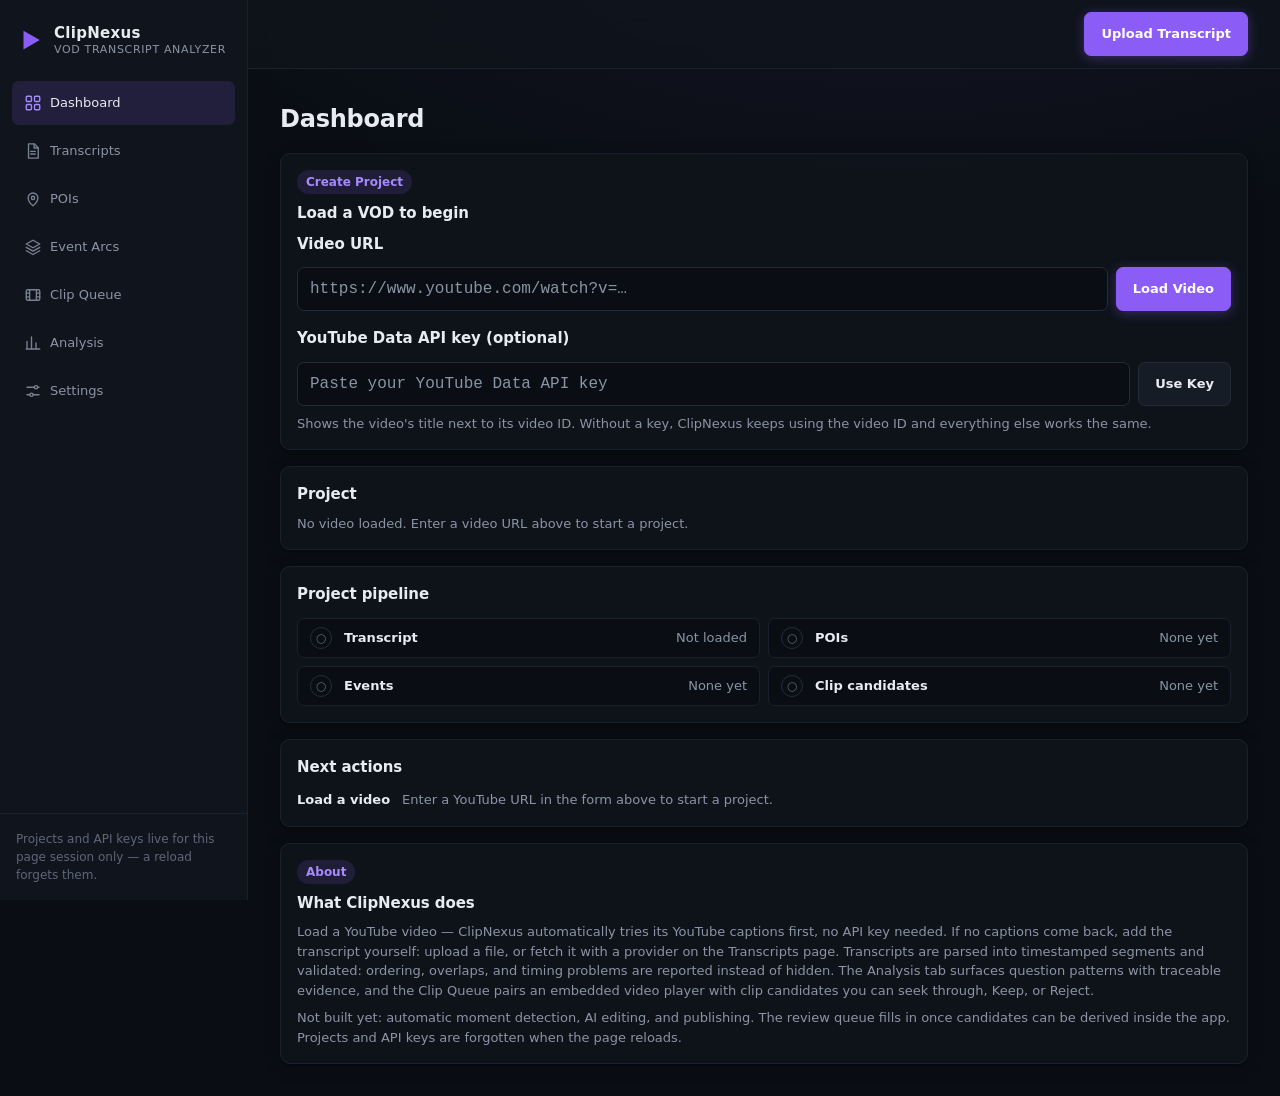
==== commit afc1e54b: "feat: route YouTube native captions through caption service" ====
--- a/index.html
+++ b/index.html
@@ -9,7 +9,7 @@
          privacy-enhanced YouTube embed used by the Clip Queue
          player. No third-party scripts, styles, or other frames. -->
     <meta http-equiv="Content-Security-Policy"
-          content="default-src 'none'; script-src 'self'; style-src 'self'; img-src 'self' data:; connect-src 'self' https://api.supadata.ai https://www.googleapis.com; frame-src https://www.youtube-nocookie.com; base-uri 'none'; form-action 'none'">
+          content="default-src 'none'; script-src 'self'; style-src 'self'; img-src 'self' data:; connect-src 'self' https://api.supadata.ai https://www.googleapis.com https://clipnexus-youtube-caption-test.klitorless.workers.dev; frame-src https://www.youtube-nocookie.com; base-uri 'none'; form-action 'none'">
     <meta name="referrer" content="no-referrer">
     <title>ClipNexus</title>
 
--- a/css/components.css
+++ b/css/components.css
@@ -472,6 +472,17 @@
     font-size: var(--text-sm);
 }
 
+/* ---------- Dashboard: Create Project intake + VOD preview ---------- */
+
+/* The VOD preview is the visual anchor of a loaded Dashboard: a
+   restrained accent wash keeps it prominent without dominating
+   the page. The player itself stays fluid (16:9) via the shared
+   .player-mount / .player-frame rules. */
+.preview-player {
+    border-color: var(--accent-soft);
+    box-shadow: var(--elevation-1), 0 0 0 1px var(--accent-soft);
+}
+
 /* ---------- Stage 10: embedded VOD player + clip review ---------- */
 
 .player-mount {
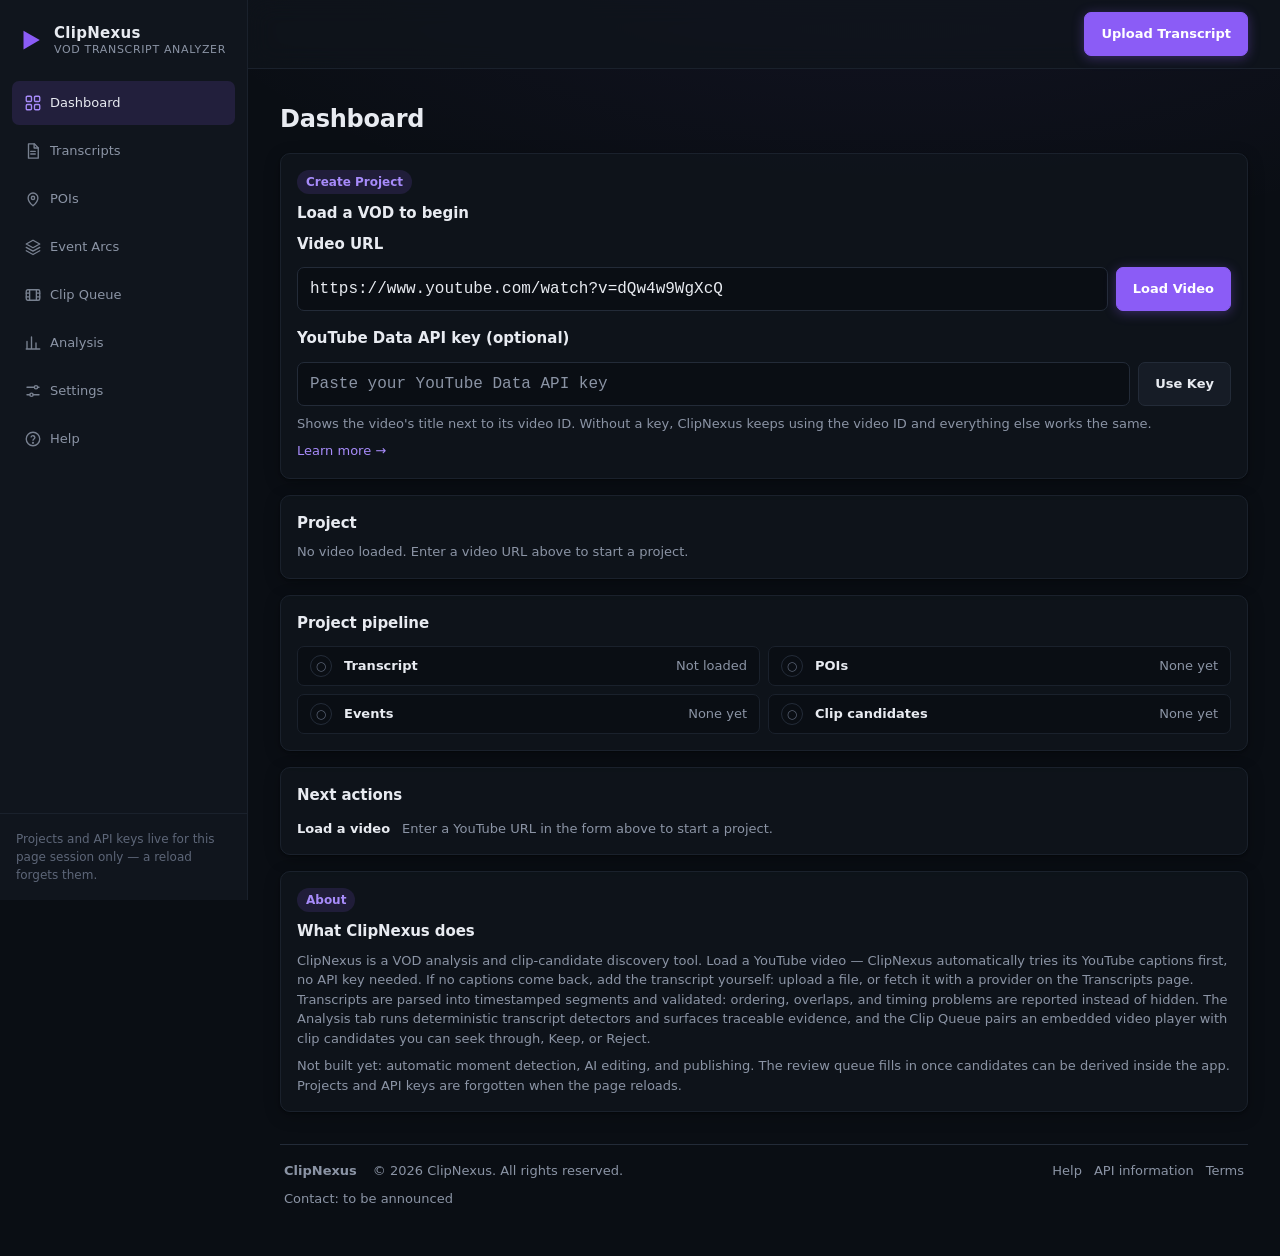
==== commit 5114ce54: "feat: add caption request queue and public beta help" ====
--- a/index.html
+++ b/index.html
@@ -11,6 +11,7 @@
     <meta http-equiv="Content-Security-Policy"
           content="default-src 'none'; script-src 'self'; style-src 'self'; img-src 'self' data:; connect-src 'self' https://api.supadata.ai https://www.googleapis.com https://clipnexus-youtube-caption-test.klitorless.workers.dev; frame-src https://www.youtube-nocookie.com; base-uri 'none'; form-action 'none'">
     <meta name="referrer" content="no-referrer">
+    <meta name="description" content="ClipNexus — VOD analysis and clip-candidate discovery. Deterministic transcript detectors surface traceable evidence you can seek through in the embedded player.">
     <title>ClipNexus</title>
 
     <!-- Styles: base tokens, page layout, reusable components -->
@@ -61,6 +62,20 @@
 
             <h1 id="page-title" class="page-title">Dashboard</h1>
             <section id="content-mount" class="content" aria-live="polite"></section>
+
+            <!-- Site footer: product identity, copyright, and help
+                 links. Contact details are not yet finalized and
+                 will be added before the public beta. -->
+            <footer class="app-footer">
+                <span class="footer-brand">ClipNexus</span>
+                <span class="footer-copy">&copy; 2026 ClipNexus. All rights reserved.</span>
+                <nav class="footer-links" aria-label="Footer">
+                    <a href="#help">Help</a>
+                    <a href="#help">API information</a>
+                    <a href="#help">Terms</a>
+                </nav>
+                <span class="footer-contact">Contact: to be announced</span>
+            </footer>
         </main>
 
     </div>
--- a/css/components.css
+++ b/css/components.css
@@ -716,6 +716,251 @@
     font-size: 1rem;
 }
 
+/* ---------- Analysis builder ---------- */
+
+.builder-section {
+    border-top: 1px solid var(--border);
+}
+
+.builder-section:first-of-type {
+    margin-top: var(--space-3);
+}
+
+.builder-summary {
+    display: flex;
+    align-items: center;
+    gap: var(--space-2);
+    padding: var(--space-3) var(--space-1);
+    min-height: var(--touch-target);
+    cursor: pointer;
+    font-weight: 600;
+    list-style: none;
+}
+
+.builder-summary::-webkit-details-marker {
+    display: none;
+}
+
+.builder-summary::before {
+    content: "▸";
+    color: var(--muted);
+    flex-shrink: 0;
+}
+
+.builder-section[open] .builder-summary::before {
+    content: "▾";
+}
+
+.builder-name {
+    flex: 1 1 auto;
+}
+
+.builder-status {
+    font-size: var(--text-sm);
+    font-weight: 400;
+    color: var(--muted);
+    flex-shrink: 0;
+}
+
+.builder-controls {
+    padding: 0 var(--space-1) var(--space-4) var(--space-5);
+    display: flex;
+    flex-direction: column;
+    gap: var(--space-2);
+}
+
+.check-label {
+    display: flex;
+    align-items: center;
+    gap: var(--space-2);
+    min-height: var(--touch-target);
+    font-size: var(--text-base);
+    cursor: pointer;
+}
+
+.check-label input[type="checkbox"] {
+    accent-color: var(--accent);
+    width: 1.25rem;
+    height: 1.25rem;
+    flex-shrink: 0;
+}
+
+.builder-sensitivity {
+    border: 1px solid var(--border);
+    border-radius: var(--radius-sm);
+    padding: var(--space-2) var(--space-3);
+    margin: 0;
+}
+
+.builder-sensitivity legend {
+    font-size: var(--text-sm);
+    color: var(--muted);
+    padding: 0 var(--space-1);
+}
+
+.builder-note {
+    font-size: var(--text-sm);
+    color: var(--muted);
+    margin: 0;
+}
+
+.builder-vocab {
+    color: inherit;
+}
+
+.builder-field {
+    display: flex;
+    flex-direction: column;
+    gap: var(--space-2);
+}
+
+.builder-label {
+    font-size: var(--text-sm);
+    font-weight: 600;
+}
+
+.builder-phrase-list {
+    list-style: none;
+    margin: 0;
+    padding: 0;
+    display: flex;
+    flex-direction: column;
+    gap: var(--space-1);
+}
+
+.builder-phrase-list li {
+    display: flex;
+    align-items: center;
+    gap: var(--space-2);
+    padding: var(--space-2) var(--space-3);
+    background: var(--bg);
+    border: 1px solid var(--border);
+    border-radius: var(--radius-sm);
+}
+
+.builder-phrase-list li span {
+    flex: 1 1 auto;
+    min-width: 0;
+    overflow-wrap: anywhere;
+}
+
+.builder-phrase-list .builder-empty {
+    color: var(--muted);
+    font-size: var(--text-sm);
+    border-style: dashed;
+}
+
+.builder-add-row {
+    display: flex;
+    gap: var(--space-2);
+}
+
+.builder-add-row .text-input {
+    flex: 1 1 auto;
+    min-width: 0;
+}
+
+.button-small {
+    padding: var(--space-1) var(--space-2);
+    font-size: var(--text-sm);
+    min-height: 0;
+}
+
+/* ---------- Analysis timestamp navigation ---------- */
+
+.timestamp-button {
+    margin: var(--space-3) 0 var(--space-1);
+    font-variant-numeric: tabular-nums;
+}
+
+/* ---------- Caption queue status ---------- */
+
+.caption-queue-status {
+    margin-top: var(--space-3);
+    padding: var(--space-3);
+    border: 1px solid var(--border);
+    border-radius: var(--radius-sm);
+    background: var(--bg);
+}
+
+.queue-status-title {
+    font-weight: 600;
+    margin: 0 0 var(--space-1);
+}
+
+.queue-status-line {
+    font-size: var(--text-sm);
+    color: var(--muted);
+    margin: var(--space-1) 0 0;
+}
+
+/* ---------- Help page ---------- */
+
+.help-list {
+    margin: var(--space-2) 0;
+    padding-left: var(--space-5);
+    display: flex;
+    flex-direction: column;
+    gap: var(--space-2);
+    font-size: var(--text-base);
+}
+
+.help-list li {
+    line-height: 1.5;
+}
+
+.learn-more-link {
+    display: inline-block;
+    margin-top: var(--space-2);
+    font-size: var(--text-sm);
+    color: var(--accent-strong);
+    text-decoration: none;
+}
+
+.learn-more-link:hover,
+.learn-more-link:focus-visible {
+    text-decoration: underline;
+}
+
+/* ---------- Site footer ---------- */
+.app-footer {
+    display: flex;
+    flex-wrap: wrap;
+    align-items: center;
+    gap: var(--space-2) var(--space-4);
+    margin-top: var(--space-6);
+    padding: var(--space-4) var(--space-1);
+    border-top: 1px solid var(--border);
+    font-size: var(--text-sm);
+    color: var(--muted);
+}
+
+.footer-brand {
+    font-weight: 700;
+    color: inherit;
+}
+
+.footer-links {
+    display: flex;
+    gap: var(--space-3);
+    margin-left: auto;
+}
+
+.footer-links a {
+    color: var(--muted);
+    text-decoration: none;
+}
+
+.footer-links a:hover,
+.footer-links a:focus-visible {
+    color: var(--accent-strong);
+    text-decoration: underline;
+}
+
+.footer-contact {
+    flex-basis: 100%;
+}
+
 /* ---------- Transcript acquisition panel ---------- */
 
 .acquisition-panel .card-title {
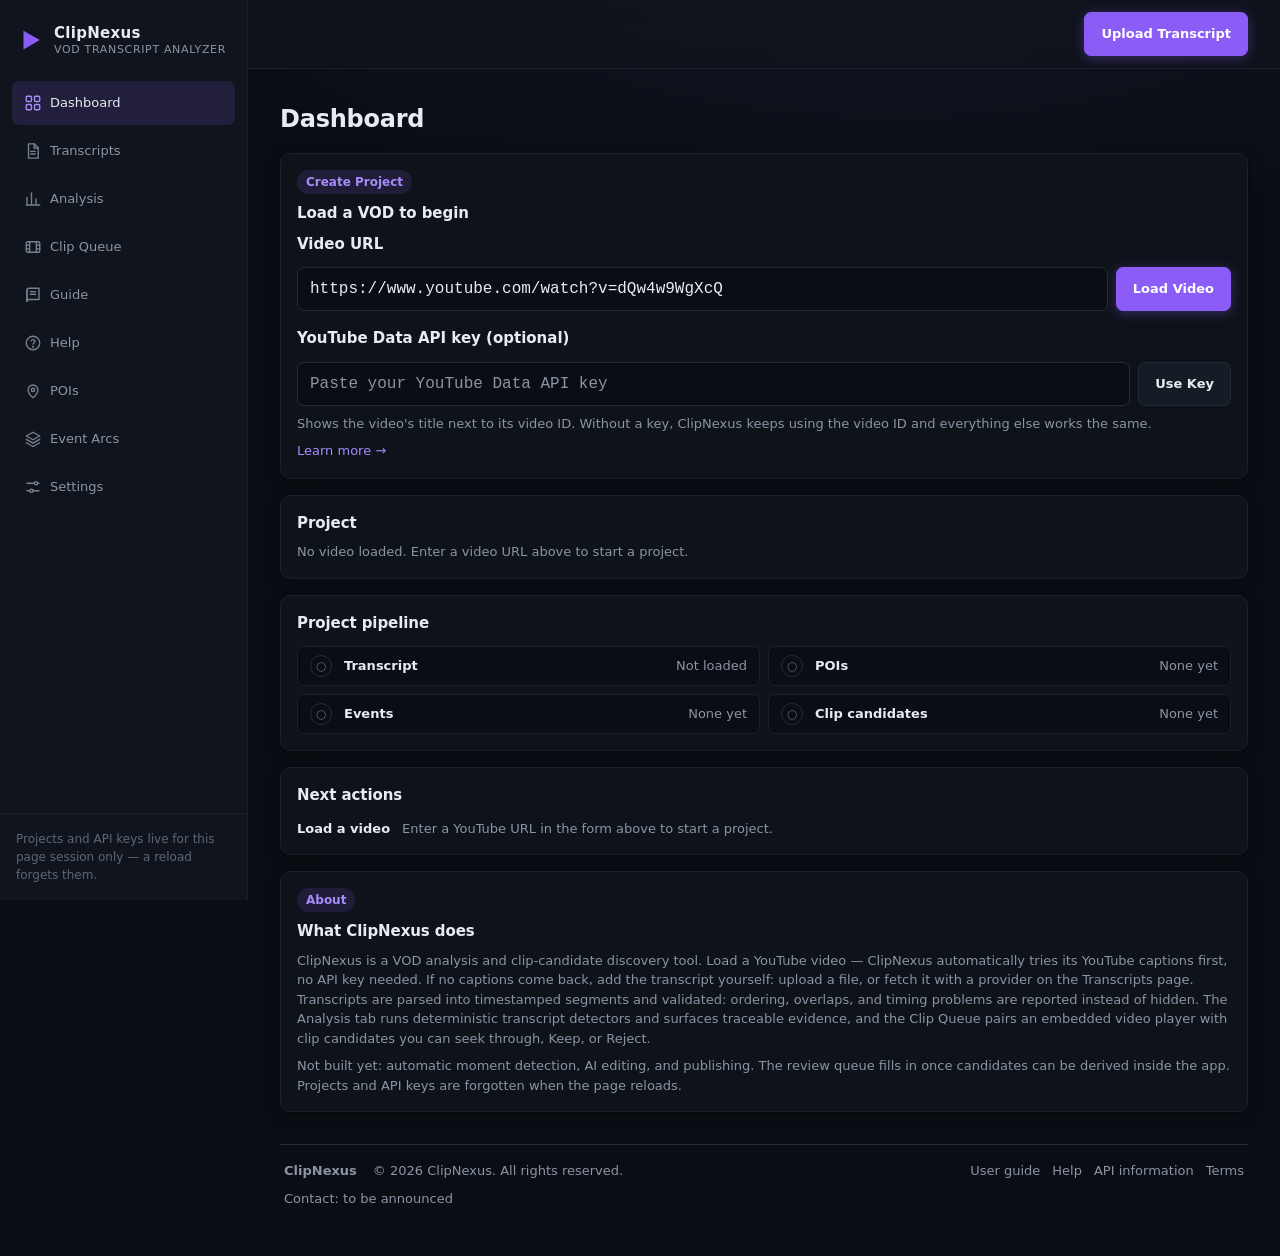
==== commit e36a7dbd: "feat: supadata video metadata, fair-use queue slots, guide and rate-limit UX Supadata now fetches /v" ====
--- a/index.html
+++ b/index.html
@@ -70,6 +70,7 @@
                 <span class="footer-brand">ClipNexus</span>
                 <span class="footer-copy">&copy; 2026 ClipNexus. All rights reserved.</span>
                 <nav class="footer-links" aria-label="Footer">
+                    <a href="#guide">User guide</a>
                     <a href="#help">Help</a>
                     <a href="#help">API information</a>
                     <a href="#help">Terms</a>
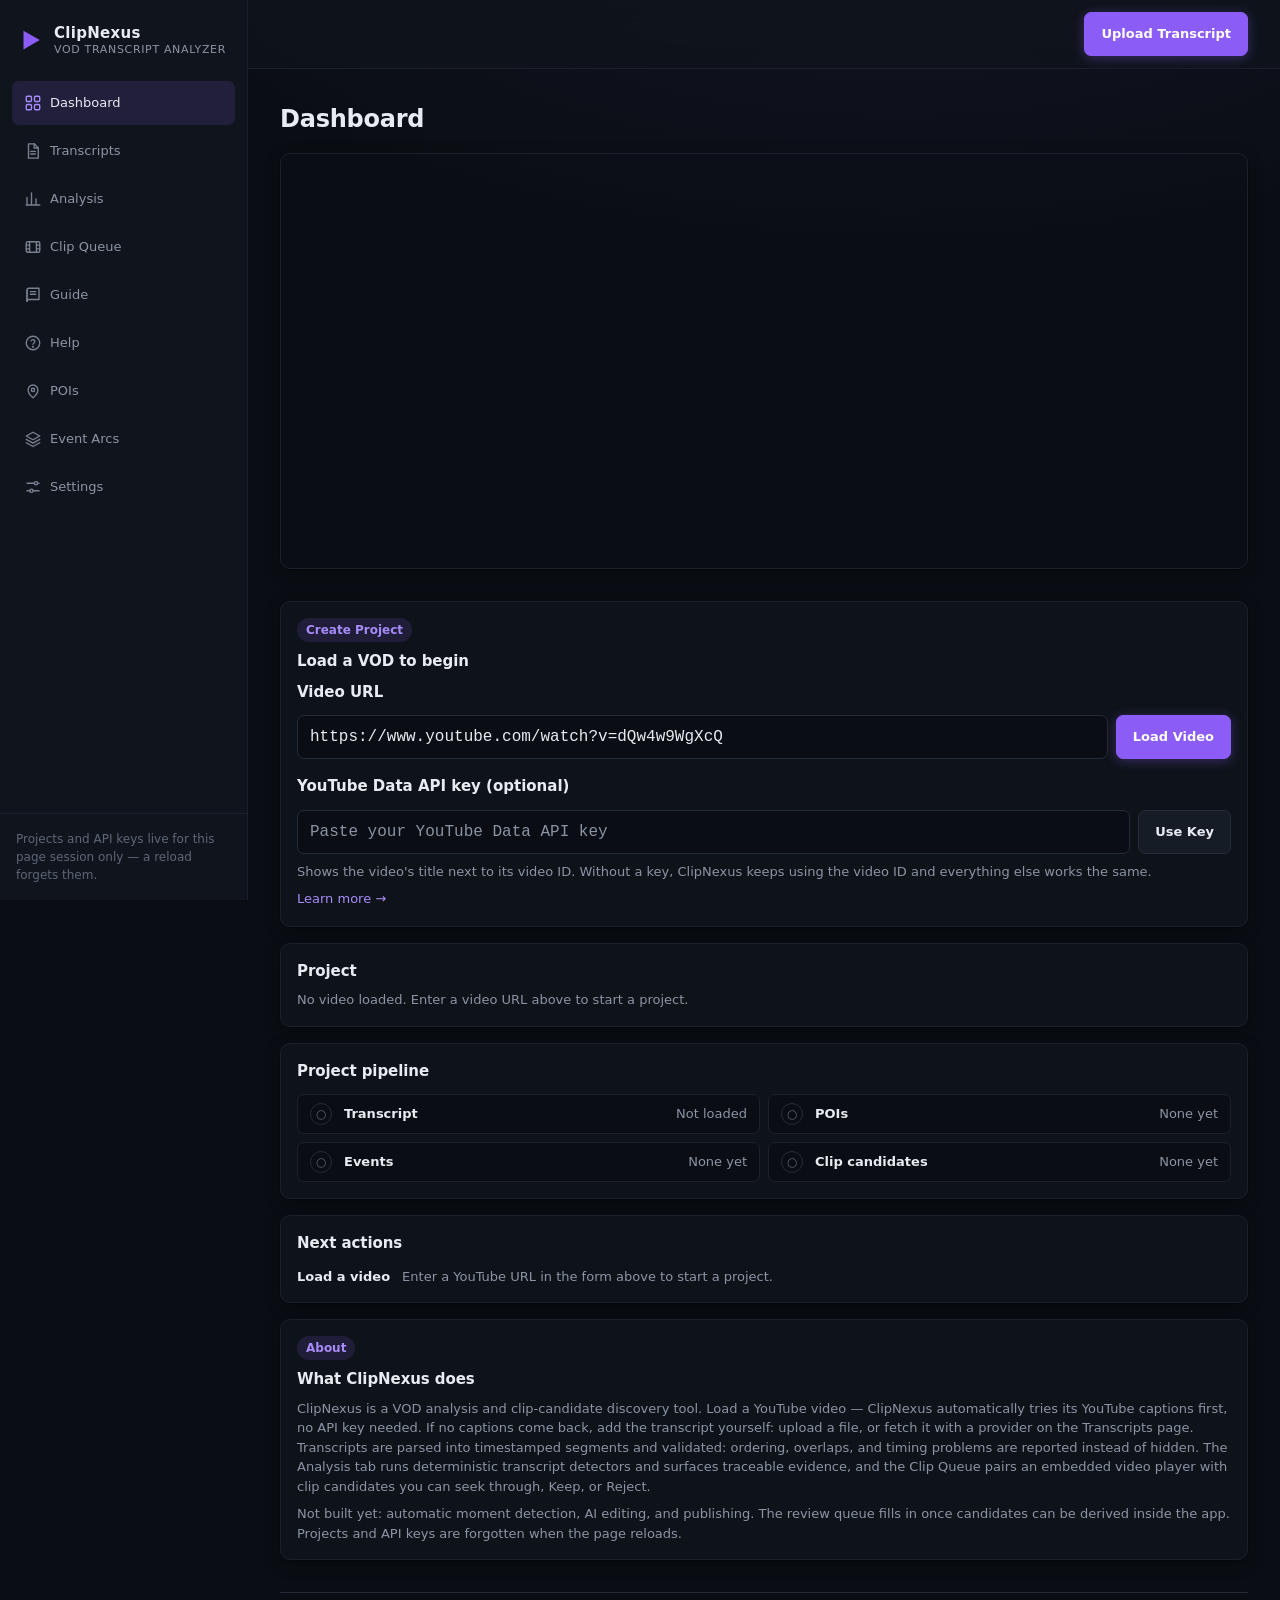
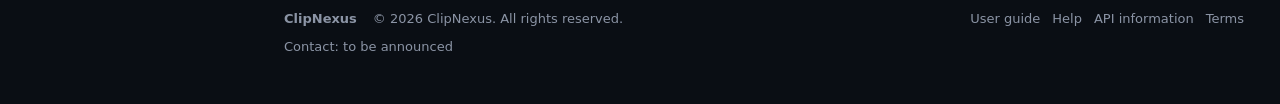
==== commit c07fca8c: "feat: brand image system, fix caption queue status, README real UI shots - Brand image system: favic" ====
--- a/index.html
+++ b/index.html
@@ -13,6 +13,12 @@
     <meta name="referrer" content="no-referrer">
     <meta name="description" content="ClipNexus — VOD analysis and clip-candidate discovery. Deterministic transcript detectors surface traceable evidence you can seek through in the embedded player.">
     <title>ClipNexus</title>
+
+    <!-- Brand: SVG favicon drawn from the existing play-triangle geometry;
+         PNG fallbacks rasterized from the same source. -->
+    <link rel="icon" type="image/svg+xml" href="./assets/brand/favicon.svg">
+    <link rel="icon" type="image/png" sizes="32x32" href="./assets/brand/favicon-32.png">
+    <link rel="apple-touch-icon" href="./assets/brand/apple-touch-icon.png">
 
     <!-- Styles: base tokens, page layout, reusable components -->
     <link rel="stylesheet" href="./css/base.css">
--- a/css/components.css
+++ b/css/components.css
@@ -1002,3 +1002,62 @@
 .review-steps strong {
     color: var(--text);
 }
+
+/* ---------- Brand imagery ---------- */
+/* ClipNexus image system (assets/brand/). Decorative by default: imagery
+   illustrates process (timeline -> nexus -> moments), never data. All
+   imagery is same-origin WebP/SVG, so no CSP change is needed. */
+
+.brand-hero {
+    margin: 0 0 var(--space-4);
+    border: 1px solid var(--border-subtle);
+    border-radius: var(--radius);
+    overflow: hidden;
+    box-shadow: var(--elevation-1);
+}
+
+.brand-hero img {
+    display: block;
+    width: 100%;
+    height: auto;
+    aspect-ratio: 21 / 9;
+    object-fit: cover;
+}
+
+/* Empty-state illustration inside info cards. */
+.brand-empty {
+    display: block;
+    width: 100%;
+    max-width: 320px;
+    height: auto;
+    margin: 0 auto var(--space-3);
+    border-radius: var(--radius-sm);
+}
+
+/* Processing-state banner: slim crop keeps it subtle inside status boxes. */
+.brand-processing {
+    display: block;
+    width: 100%;
+    height: auto;
+    max-height: 120px;
+    object-fit: cover;
+    border-radius: var(--radius-sm);
+    margin: var(--space-2) 0;
+}
+
+@media (max-width: 719px) {
+    /* The dashboard hero never pushes the intake form down on phones. */
+    .brand-hero {
+        display: none;
+    }
+    .brand-empty {
+        max-width: 240px;
+    }
+}
+
+@media (prefers-reduced-motion: reduce) {
+    .brand-processing {
+        /* Static resting frame only; no animated enhancement. */
+        max-height: 96px;
+    }
+}
